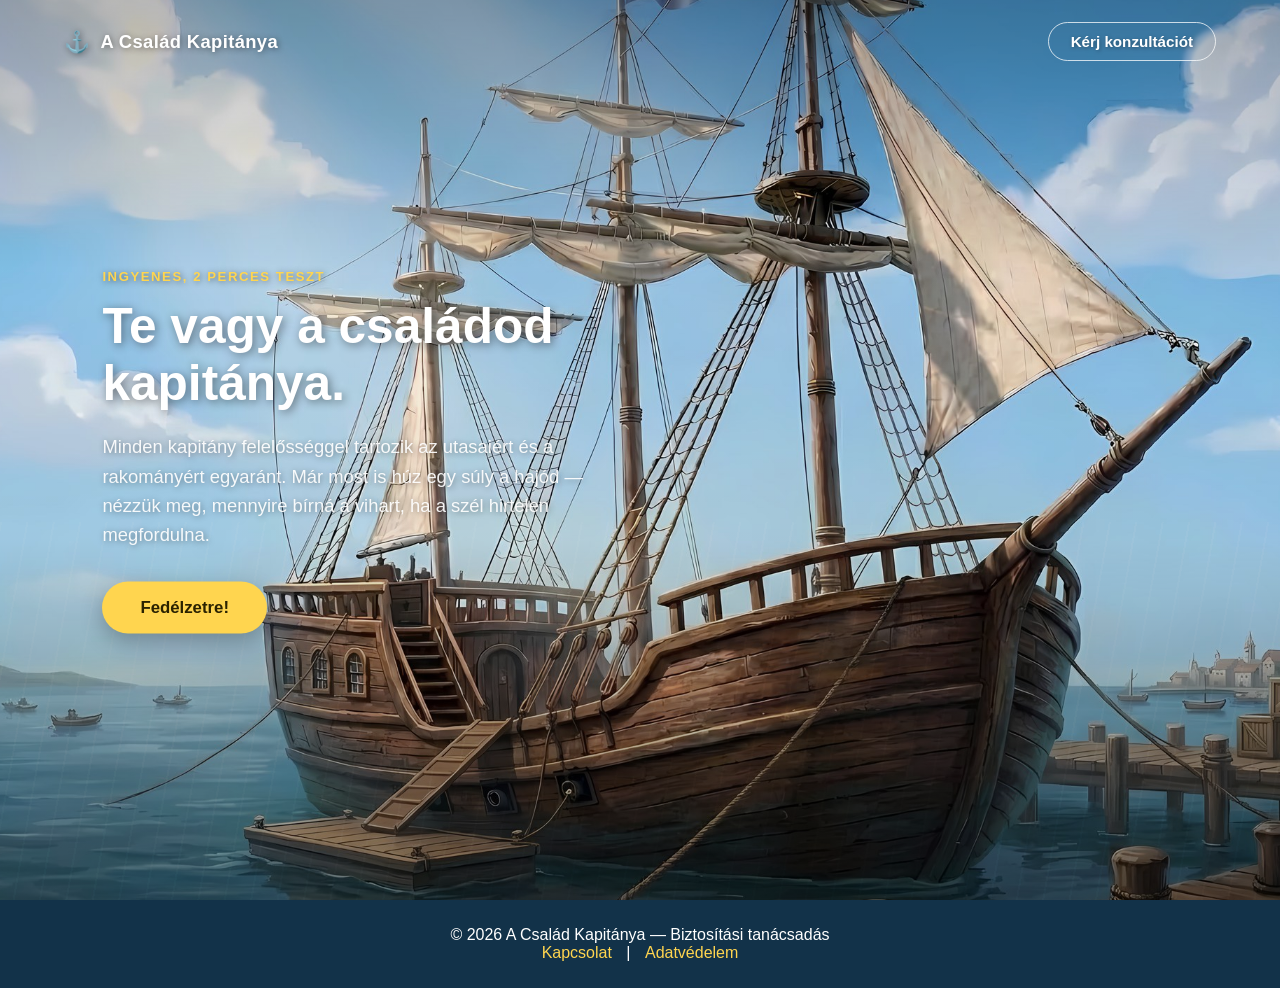
==== index.html @ 884e3282 "First commit" ====
<!DOCTYPE html>
<html lang="hu">
<head>
    <meta charset="UTF-8">
    <meta name="viewport" content="width=device-width, initial-scale=1.0">
    <title>A Család Kapitánya — Mennyire védett a családod?</title>
    <meta name="description" content="Öt kérdés. Egy hajó. Nézd meg, mennyire bírja a vihart a családod anyagi biztonsága — és mit tehetsz, hogy fedélzeten maradjanak.">
    <link rel="stylesheet" href="css/style.css">
</head>
<body>

    <nav class="site-nav">
        <div class="brand"><span class="wheel">⚓</span> A Család Kapitánya</div>
        <a class="nav-link" href="contact.html">Kérj konzultációt</a>
    </nav>

    <!-- HERO / SCENE -->
    <section class="hero" id="hero" data-weather="calm">

        <div class="scene" id="scene">
            <!-- Two stacked layers crossfade between whichever crew/weather
                 image is currently active; main.js sets backgroundImage on these
                 directly since the number of combinations is too large for static markup.
                 Each layer keeps rocking/drifting via CSS so the scene always feels
                 "alive" while it waits for the next answer, instead of sitting frozen. -->
            <div class="scene-bg active" id="sceneLayerA"></div>
            <div class="scene-bg" id="sceneLayerB"></div>
        </div>
        <div class="atmosphere"></div>
        <div class="water-shimmer"></div>
        <div class="rain-overlay"></div>
        <div class="lightning"></div>

        <!-- INTRO -->
        <div class="intro" id="intro">
            <span class="eyebrow">Ingyenes, 2 perces teszt</span>
            <h1>Te vagy a családod kapitánya.</h1>
            <p>
                Minden kapitány felelősséggel tartozik az utasaiért és a rakományért egyaránt.
                Már most is húz egy súly a hajód — nézzük meg, mennyire bírná a vihart, ha a szél hirtelen megfordulna.
            </p>
            <button id="startButton" class="pill-button">Fedélzetre!</button>
        </div>

        <!-- QUIZ -->
        <div id="quiz" class="question-overlay hidden">
            <div class="question-box">
                <span class="eyebrow" id="questionEyebrow"></span>
                <h2 id="question"></h2>
                <div id="answers"></div>
            </div>
        </div>

        <!-- STATUS CALLOUT -->
        <div class="status-callout" id="statusCallout">
            <div class="status-title" id="statusTitle"></div>
            <p id="statusText"></p>
        </div>

        <!-- GAUGE -->
        <div class="gauge" id="gauge">
            <svg viewBox="0 0 130 75">
                <path d="M10,65 A55,55 0 0,1 120,65" fill="none" stroke="#3a4a55" stroke-width="10" stroke-linecap="round"/>
                <path d="M10,65 A55,55 0 0,1 120,65" fill="none" stroke="url(#gaugeGradient)" stroke-width="10" stroke-linecap="round"/>
                <defs>
                    <linearGradient id="gaugeGradient" x1="0%" y1="0%" x2="100%" y2="0%">
                        <stop offset="0%" stop-color="#4caf50"/>
                        <stop offset="45%" stop-color="#ffd54f"/>
                        <stop offset="75%" stop-color="#ff9800"/>
                        <stop offset="100%" stop-color="#e53935"/>
                    </linearGradient>
                </defs>
                <line class="needle" x1="65" y1="65" x2="65" y2="16" stroke="#ffffff" stroke-width="4" stroke-linecap="round"/>
                <circle cx="65" cy="65" r="6" fill="#ffffff"/>
            </svg>
            <div class="gauge-label">Kockázati szint</div>
        </div>

    </section>

    <!-- FOOTER -->
    <footer>
        <p>&copy; 2026 A Család Kapitánya — Biztosítási tanácsadás</p>
        <p><a href="contact.html">Kapcsolat</a> | <a href="#">Adatvédelem</a></p>
    </footer>

    <script src="js/main.js"></script>
</body>
</html>
---- css/style.css ----
/* ============================================================
   A CSALÁD KAPITÁNYA — realistic scene edition
   ============================================================ */

* {
    margin: 0;
    padding: 0;
    box-sizing: border-box;
}

html, body {
    height: 100%;
}

body {
    font-family: "Segoe UI", Arial, Helvetica, sans-serif;
    overflow-x: hidden;
    background: #eef5fa;
    color: #1f3b4d;
}

a {
    color: inherit;
}

/* ============================================================
   NAV
   ============================================================ */

.site-nav {
    position: absolute;
    top: 0;
    left: 0;
    right: 0;
    z-index: 30;
    display: flex;
    align-items: center;
    justify-content: space-between;
    padding: 22px 5%;
}

.site-nav .brand {
    display: flex;
    align-items: center;
    gap: 10px;
    color: #ffffff;
    font-weight: bold;
    font-size: 1.15rem;
    text-shadow: 1px 1px 6px rgba(0,0,0,0.45);
    letter-spacing: 0.02em;
}

.site-nav .brand .wheel {
    font-size: 1.3rem;
}

.site-nav a.nav-link {
    text-decoration: none;
    color: #ffffff;
    font-weight: 600;
    font-size: 0.95rem;
    padding: 10px 22px;
    border: 1.5px solid rgba(255,255,255,0.75);
    border-radius: 50px;
    text-shadow: 1px 1px 4px rgba(0,0,0,0.35);
    transition: all 0.3s ease;
    backdrop-filter: blur(2px);
}

.site-nav a.nav-link:hover {
    background: rgba(255,255,255,0.15);
    border-color: #fff;
}

/* ============================================================
   HERO / SCENE STAGE
   ============================================================ */

.hero {
    position: relative;
    width: 100%;
    height: 100vh;
    min-height: 640px;
    overflow: hidden;
    background: #16232d;
}

.scene {
    position: absolute;
    inset: 0;
}

.scene-bg {
    position: absolute;
    inset: 0;
    background-size: cover;
    background-position: center 60%;
    opacity: 0;
    transform: scale(1.05);
    transform-origin: center 55%;
    transition: opacity 2.2s ease;
    animation: rockCalm 9s ease-in-out infinite;
}

.scene-bg.active {
    opacity: 1;
    z-index: 1;
}

/* Continuous "the boat is always moving" loop. Amplitude/speed step up with
   the weather via [data-weather] on .hero (set live by main.js), so the same
   idle-loop-then-cut behaviour you'd get from a looping video is simulated
   here with plain CSS on the existing stills — no extra video assets needed. */
@keyframes rockCalm {
    0%   { transform: scale(1.05)  translateY(0)      rotate(0deg); }
    25%  { transform: scale(1.055) translateY(-0.4%)  rotate(-0.25deg); }
    50%  { transform: scale(1.06)  translateY(0.3%)   rotate(0.15deg); }
    75%  { transform: scale(1.055) translateY(-0.2%)  rotate(0.2deg); }
    100% { transform: scale(1.05)  translateY(0)      rotate(0deg); }
}

@keyframes rockChoppy {
    0%   { transform: scale(1.06)  translateY(0)      rotate(0deg); }
    20%  { transform: scale(1.065) translateY(-0.7%)  rotate(-0.5deg); }
    45%  { transform: scale(1.07)  translateY(0.5%)   rotate(0.35deg); }
    70%  { transform: scale(1.065) translateY(-0.5%)  rotate(0.45deg); }
    100% { transform: scale(1.06)  translateY(0)      rotate(0deg); }
}

@keyframes rockStorm {
    0%   { transform: scale(1.07)  translateY(0)      rotate(0deg); }
    15%  { transform: scale(1.08)  translateY(-1.1%)  rotate(-0.9deg); }
    35%  { transform: scale(1.075) translateY(0.8%)   rotate(0.7deg); }
    55%  { transform: scale(1.085) translateY(-0.9%)  rotate(-0.6deg); }
    75%  { transform: scale(1.078) translateY(0.6%)   rotate(0.8deg); }
    100% { transform: scale(1.07)  translateY(0)      rotate(0deg); }
}

.hero[data-weather="cloudy"] .scene-bg {
    animation: rockChoppy 6.5s ease-in-out infinite;
}

.hero[data-weather="storm"] .scene-bg {
    animation: rockStorm 4.2s ease-in-out infinite;
}

.hero[data-weather="tempest"] .scene-bg {
    animation: rockStorm 3s ease-in-out infinite;
}

/* CLOUDS/MIST — soft drifting light patches across the sky, brought in and
   sped up as the weather worsens */
.atmosphere {
    position: absolute;
    inset: 0;
    z-index: 2;
    pointer-events: none;
    opacity: 0;
    background-image:
        radial-gradient(ellipse 45% 30% at 20% 15%, rgba(255,255,255,0.35), transparent 70%),
        radial-gradient(ellipse 55% 35% at 70% 8%,  rgba(255,255,255,0.28), transparent 70%),
        radial-gradient(ellipse 40% 25% at 45% 22%, rgba(220,225,230,0.30), transparent 70%);
    background-repeat: no-repeat;
    background-size: 160% 160%;
    filter: blur(2px);
    transition: opacity 2s ease;
    animation: cloudDrift 40s linear infinite;
}

@keyframes cloudDrift {
    0%   { background-position: 0% 0%, 20% 0%, 60% 0%; }
    100% { background-position: -100% 0%, -80% 0%, -40% 0%; }
}

.hero[data-weather="cloudy"] .atmosphere {
    opacity: 0.5;
}

.hero[data-weather="storm"] .atmosphere,
.hero[data-weather="tempest"] .atmosphere {
    opacity: 0.6;
    animation-duration: 18s;
    filter: blur(3px) brightness(0.7);
}

/* WATER SHIMMER — low-band glint drifting across the waterline */
.water-shimmer {
    position: absolute;
    left: 0;
    right: 0;
    bottom: 0;
    height: 42%;
    z-index: 2;
    pointer-events: none;
    opacity: 0.3;
    background-image: repeating-linear-gradient(
        100deg,
        rgba(255,255,255,0.16) 0px,
        rgba(255,255,255,0.16) 2px,
        transparent 2px,
        transparent 26px
    );
    background-size: 200% 100%;
    mix-blend-mode: overlay;
    animation: shimmerDrift 5.5s linear infinite;
}

@keyframes shimmerDrift {
    0%   { background-position: 0% 0%; }
    100% { background-position: -200px 0%; }
}

.hero[data-weather="storm"] .water-shimmer,
.hero[data-weather="tempest"] .water-shimmer {
    opacity: 0.45;
    animation-duration: 2.8s;
}

/* darken the scene slightly so overlaid text/cards stay legible */
.scene::after {
    content: "";
    position: absolute;
    inset: 0;
    z-index: 3;
    background: linear-gradient(
        to bottom,
        rgba(0,0,0,0.28) 0%,
        rgba(0,0,0,0.02) 30%,
        rgba(0,0,0,0.05) 60%,
        rgba(0,0,0,0.45) 100%
    );
    pointer-events: none;
}

/* RAIN — fades in for stormy stages */
.rain-overlay {
    position: absolute;
    inset: 0;
    z-index: 4;
    opacity: 0;
    pointer-events: none;
    background-image: repeating-linear-gradient(
        70deg,
        rgba(255,255,255,0.18) 0px,
        rgba(255,255,255,0.18) 1px,
        transparent 1px,
        transparent 9px
    );
    background-size: 140% 140%;
    transition: opacity 1.5s ease;
    animation: rainFall 0.35s linear infinite;
}

.storm-active .rain-overlay {
    opacity: 0.5;
}

.tempest-active .rain-overlay {
    opacity: 0.8;
}

@keyframes rainFall {
    0%   { background-position: 0 0; }
    100% { background-position: -60px 140px; }
}

/* LIGHTNING */
.lightning {
    position: absolute;
    inset: 0;
    z-index: 5;
    background: white;
    opacity: 0;
    pointer-events: none;
}

.tempest-active .lightning {
    animation: flicker 6.5s infinite;
}

@keyframes flicker {
    0%, 92%, 100% { opacity: 0; }
    93% { opacity: 0.55; }
    94% { opacity: 0; }
    95.5% { opacity: 0.4; }
    96% { opacity: 0; }
}

/* ============================================================
   INTRO
   ============================================================ */

.intro {
    position: absolute;
    z-index: 10;
    top: 50%;
    left: 8%;
    transform: translateY(-50%);
    width: 90%;
    max-width: 640px;
    text-align: left;
    transition: opacity 0.6s ease, visibility 0.6s ease;
}

.intro.hidden {
    opacity: 0;
    visibility: hidden;
    pointer-events: none;
}

.intro .eyebrow {
    display: inline-block;
    color: #ffd54f;
    font-weight: 700;
    letter-spacing: 0.12em;
    text-transform: uppercase;
    font-size: 0.82rem;
    margin-bottom: 14px;
    text-shadow: 1px 1px 6px rgba(0,0,0,0.5);
}

.intro h1 {
    color: #ffffff;
    font-size: 3.1rem;
    line-height: 1.15;
    margin-bottom: 20px;
    text-shadow: 2px 2px 10px rgba(0,0,0,0.45);
}

.intro p {
    color: rgba(255,255,255,0.92);
    font-size: 1.15rem;
    line-height: 1.6;
    margin-bottom: 32px;
    text-shadow: 1px 1px 6px rgba(0,0,0,0.4);
    max-width: 520px;
}

/* ============================================================
   BUTTONS
   ============================================================ */

#startButton,
.pill-button {
    display: inline-block;
    border: none;
    cursor: pointer;
    background: #ffd54f;
    color: #2a2200;
    padding: 16px 38px;
    font-size: 1.05rem;
    font-weight: 700;
    border-radius: 50px;
    text-decoration: none;
    box-shadow: 0 8px 22px rgba(0,0,0,0.25);
    transition: all 0.3s ease;
}

#startButton:hover,
.pill-button:hover {
    background: #ffca28;
    transform: translateY(-3px);
    box-shadow: 0 12px 26px rgba(0,0,0,0.3);
}

.pill-button.secondary {
    background: transparent;
    color: #ffffff;
    border: 1.5px solid rgba(255,255,255,0.8);
    box-shadow: none;
}

.pill-button.secondary:hover {
    background: rgba(255,255,255,0.12);
}

/* ============================================================
   QUESTION / RESULT CARD
   ============================================================ */

.question-overlay {
    position: absolute;
    z-index: 20;
    top: 50%;
    left: 8%;
    transform: translateY(-50%);
    width: 90%;
    max-width: 560px;
    transition: opacity 0.5s ease, transform 0.5s ease;
}

.question-overlay.hidden {
    display: none;
}

.question-box {
    background: rgba(255,255,255,0.96);
    padding: 34px 38px;
    border-radius: 22px;
    text-align: left;
    backdrop-filter: blur(6px);
    box-shadow: 0 20px 45px rgba(0,0,0,0.35);
}

.question-box .eyebrow {
    display: block;
    font-size: 0.8rem;
    font-weight: 700;
    letter-spacing: 0.08em;
    text-transform: uppercase;
    color: #2b7bb0;
    margin-bottom: 10px;
}

.question-box h2 {
    margin-bottom: 24px;
    color: #1f3b4d;
    font-size: 1.45rem;
    line-height: 1.35;
    text-align: left;
}

#answers {
    display: flex;
    flex-direction: column;
    gap: 13px;
}

#answers button {
    padding: 15px 20px;
    border: 1.5px solid #d8e6ee;
    border-radius: 12px;
    background: #f4f9fc;
    color: #1f3b4d;
    font-size: 1rem;
    text-align: left;
    cursor: pointer;
    transition: all 0.2s ease;
}

#answers button:hover {
    background: #2b7bb0;
    border-color: #2b7bb0;
    color: #fff;
    transform: translateY(-2px);
}

.question-box.result h2 {
    text-align: left;
    color: #1f3b4d;
}

.question-box.result .result-tier {
    display: inline-block;
    font-weight: 800;
    text-transform: uppercase;
    letter-spacing: 0.06em;
    font-size: 0.95rem;
    padding: 5px 14px;
    border-radius: 50px;
    margin-bottom: 16px;
}

.result-tier.safe    { background: #e3f6df; color: #2f8f3a; }
.result-tier.watch   { background: #fff3d6; color: #a9760d; }
.result-tier.warn    { background: #ffe4d1; color: #c05c1d; }
.result-tier.danger  { background: #fde0e0; color: #c62828; }

.question-box.result .result-summary {
    text-align: left;
    color: #33475a;
    line-height: 1.65;
    margin-bottom: 22px;
    font-size: 1.02rem;
}

.question-box.result .result-score {
    color: #6b7c8a;
    font-size: 0.92rem;
    margin-bottom: 24px;
}

.question-box.result .result-actions {
    display: flex;
    gap: 14px;
    flex-wrap: wrap;
}

/* the secondary pill is designed for dark hero backgrounds; inside the
   light question-box it needs dark ink instead of white */
.question-box .pill-button.secondary {
    color: #1f3b4d;
    border-color: #b9c9d3;
}

.question-box .pill-button.secondary:hover {
    background: rgba(31,59,77,0.08);
    border-color: #1f3b4d;
}

/* ============================================================
   STATUS CALLOUT — bottom-left risk label over the scene
   ============================================================ */

.status-callout {
    position: absolute;
    z-index: 15;
    left: 5%;
    bottom: 60px;
    max-width: 380px;
    color: white;
    opacity: 0;
    transform: translateY(8px);
    transition: opacity 0.7s ease, transform 0.7s ease;
}

.status-callout.visible {
    opacity: 1;
    transform: translateY(0);
}

.status-callout .status-title {
    font-size: 1.3rem;
    font-weight: 800;
    text-transform: uppercase;
    margin-bottom: 6px;
    text-shadow: 1px 1px 8px rgba(0,0,0,0.6);
}

.status-callout .status-title.safe   { color: #7fd858; }
.status-callout .status-title.watch  { color: #ffd54f; }
.status-callout .status-title.warn   { color: #ffa458; }
.status-callout .status-title.danger { color: #ff5c5c; }

.status-callout p {
    font-size: 0.95rem;
    line-height: 1.45;
    text-shadow: 1px 1px 6px rgba(0,0,0,0.55);
}

/* ============================================================
   GAUGE — bottom-right risk meter (pure CSS/SVG, live)
   ============================================================ */

.gauge {
    position: absolute;
    z-index: 15;
    right: 5%;
    bottom: 50px;
    width: 138px;
    text-align: center;
    opacity: 0;
    transform: translateY(8px);
    transition: opacity 0.7s ease, transform 0.7s ease;
}

.gauge.visible {
    opacity: 1;
    transform: translateY(0);
}

.gauge svg {
    display: block;
    width: 100%;
    height: auto;
    filter: drop-shadow(0 6px 14px rgba(0,0,0,0.4));
}

.gauge .needle {
    transform-origin: 65px 65px;
    transition: transform 1.4s cubic-bezier(0.45, 0, 0.55, 1);
    transform: rotate(var(--needle, -90deg));
}

.gauge .gauge-label {
    margin-top: 6px;
    color: #fff;
    font-size: 0.78rem;
    font-weight: 700;
    letter-spacing: 0.05em;
    text-transform: uppercase;
    text-shadow: 1px 1px 6px rgba(0,0,0,0.6);
}

/* ============================================================
   FOOTER
   ============================================================ */

footer {
    background: #123249;
    color: white;
    text-align: center;
    padding: 26px;
}

footer a {
    color: #ffd54f;
    text-decoration: none;
    margin: 0 10px;
}

footer a:hover {
    text-decoration: underline;
}

/* ============================================================
   CONTACT PAGE
   ============================================================ */

.contact-hero {
    position: relative;
    height: 46vh;
    min-height: 320px;
    overflow: hidden;
}

.contact-hero .scene-bg {
    animation: none;
    transform: scale(1.02);
}

.contact-hero .intro {
    left: 50%;
    top: 50%;
    transform: translate(-50%, -50%);
    text-align: center;
    max-width: 720px;
}

.contact-hero .intro h1 {
    font-size: 2.5rem;
}

.contact-section {
    max-width: 640px;
    margin: -70px auto 60px;
    position: relative;
    z-index: 20;
    padding: 0 20px;
}

.contact-section .question-box {
    text-align: left;
}

.contact-section .question-box h2 {
    text-align: left;
}

.contact-section form {
    display: flex;
    flex-direction: column;
    gap: 15px;
}

.contact-section input,
.contact-section textarea {
    padding: 14px;
    border-radius: 10px;
    border: 1.5px solid #d8e6ee;
    font-family: inherit;
    font-size: 1rem;
}

.contact-section input:focus,
.contact-section textarea:focus {
    outline: none;
    border-color: #2b7bb0;
}

#formNote {
    margin-top: 16px;
    color: #2b7bb0;
    display: none;
    font-weight: 600;
}

/* ============================================================
   MOBILE
   ============================================================ */

@media (max-width: 768px) {

    .site-nav {
        padding: 16px 6%;
    }

    .site-nav .brand {
        font-size: 0.92rem;
        white-space: nowrap;
    }

    .site-nav a.nav-link {
        padding: 8px 16px;
        font-size: 0.85rem;
        white-space: nowrap;
    }

    .intro {
        left: 6%;
        top: 42%;
    }

    .question-overlay {
        left: 6%;
        top: 40%;
    }

    .intro h1 {
        font-size: 2.1rem;
    }

    .intro p {
        font-size: 1rem;
    }

    .question-box {
        padding: 24px;
    }

    .status-callout {
        max-width: 260px;
        bottom: 130px;
    }

    .gauge {
        width: 100px;
        bottom: 130px;
    }
}
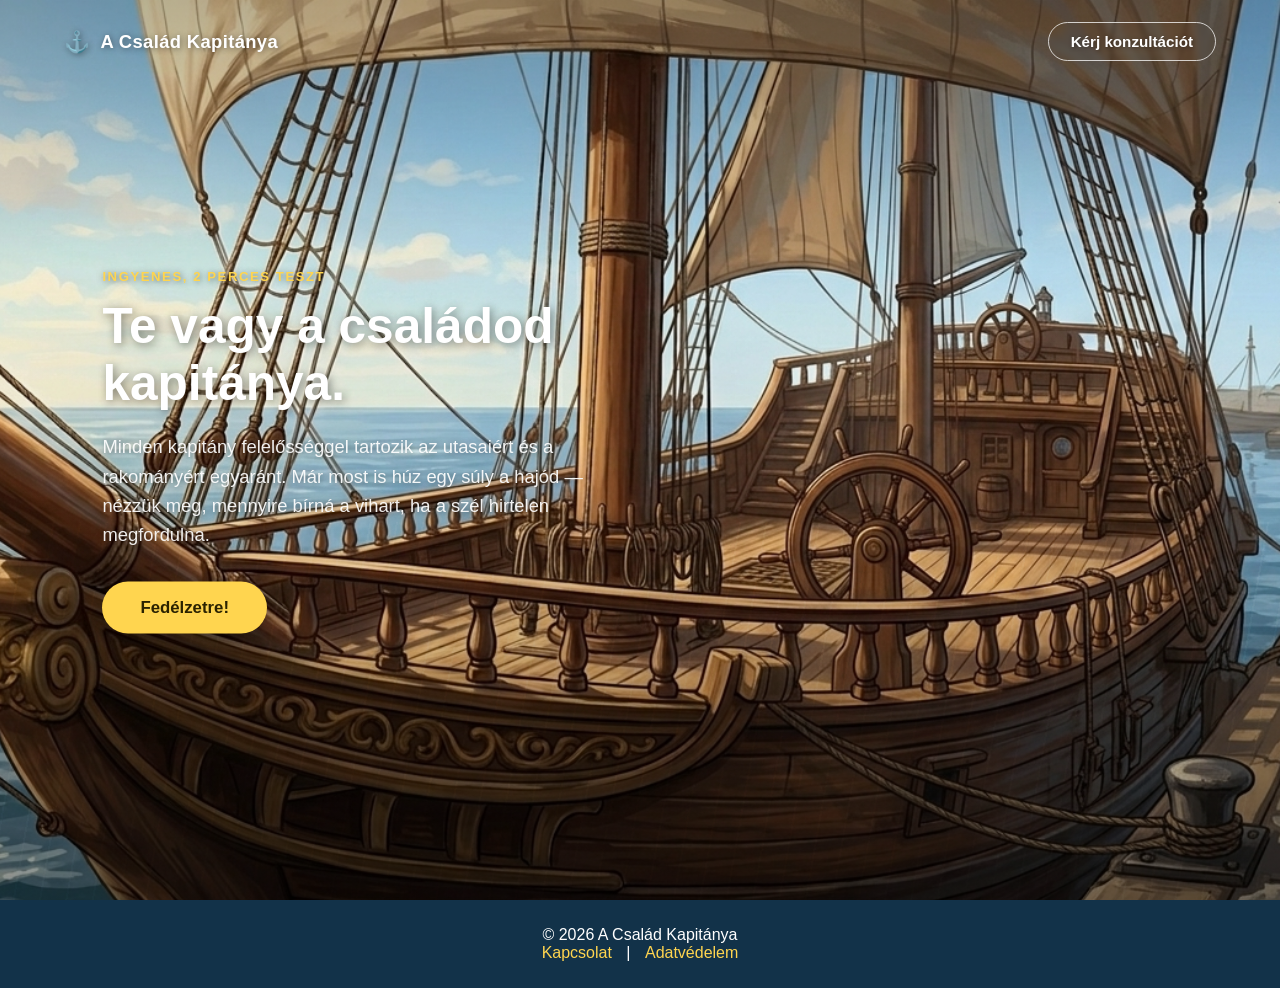
==== commit 02dc4153: "Small corrections" ====
--- a/index.html
+++ b/index.html
@@ -14,73 +14,86 @@
         <a class="nav-link" href="contact.html">Kérj konzultációt</a>
     </nav>
 
-    <!-- HERO / SCENE -->
-    <section class="hero" id="hero" data-weather="calm">
+    <!-- STAGE: hero image + the quiz panel sit stacked visually on desktop
+         (quiz-panel absolutely overlays the hero, same as before) but the
+         quiz-panel drops into normal document flow BELOW a shorter hero on
+         mobile -- see the max-width:768px rules in style.css -- so the ship
+         art actually stays visible instead of being covered by the card. -->
+    <div class="stage" id="stage">
 
-        <div class="scene" id="scene">
-            <!-- Two stacked layers crossfade between whichever crew/weather
-                 image is currently active; main.js sets backgroundImage on these
-                 directly since the number of combinations is too large for static markup.
-                 Each layer keeps rocking/drifting via CSS so the scene always feels
-                 "alive" while it waits for the next answer, instead of sitting frozen. -->
-            <div class="scene-bg active" id="sceneLayerA"></div>
-            <div class="scene-bg" id="sceneLayerB"></div>
-        </div>
-        <div class="atmosphere"></div>
-        <div class="water-shimmer"></div>
-        <div class="rain-overlay"></div>
-        <div class="lightning"></div>
+        <!-- HERO / SCENE -->
+        <section class="hero" id="hero" data-weather="calm">
 
-        <!-- INTRO -->
-        <div class="intro" id="intro">
-            <span class="eyebrow">Ingyenes, 2 perces teszt</span>
-            <h1>Te vagy a családod kapitánya.</h1>
-            <p>
-                Minden kapitány felelősséggel tartozik az utasaiért és a rakományért egyaránt.
-                Már most is húz egy súly a hajód — nézzük meg, mennyire bírná a vihart, ha a szél hirtelen megfordulna.
-            </p>
-            <button id="startButton" class="pill-button">Fedélzetre!</button>
+            <div class="scene" id="scene">
+                <!-- Two stacked layers crossfade between whichever crew/weather
+                     image is currently active; main.js sets backgroundImage on these
+                     directly since the number of combinations is too large for static markup.
+                     Each layer keeps rocking/drifting via CSS so the scene always feels
+                     "alive" while it waits for the next answer, instead of sitting frozen. -->
+                <div class="scene-bg active" id="sceneLayerA"></div>
+                <div class="scene-bg" id="sceneLayerB"></div>
+            </div>
+            <div class="atmosphere"></div>
+            <div class="water-shimmer"></div>
+            <div class="lightning"></div>
+
+            <!-- INTRO -->
+            <div class="intro" id="intro">
+                <span class="eyebrow">Ingyenes, 2 perces teszt</span>
+                <h1>Te vagy a családod kapitánya.</h1>
+                <p>
+                    Minden kapitány felelősséggel tartozik az utasaiért és a rakományért egyaránt.
+                    Már most is húz egy súly a hajód — nézzük meg, mennyire bírná a vihart, ha a szél hirtelen megfordulna.
+                </p>
+                <button id="startButton" class="pill-button">Fedélzetre!</button>
+            </div>
+
+        </section>
+
+        <!-- QUIZ PANEL: question card + status callout + gauge -->
+        <div class="quiz-panel" id="quizPanel">
+
+            <!-- QUIZ -->
+            <div id="quiz" class="question-overlay hidden">
+                <div class="question-box">
+                    <span class="eyebrow" id="questionEyebrow"></span>
+                    <h2 id="question"></h2>
+                    <div id="answers"></div>
+                </div>
+            </div>
+
+            <!-- STATUS CALLOUT -->
+            <div class="status-callout" id="statusCallout">
+                <div class="status-title" id="statusTitle"></div>
+                <p id="statusText"></p>
+            </div>
+
+            <!-- GAUGE -->
+            <div class="gauge" id="gauge">
+                <svg viewBox="0 0 130 75">
+                    <path d="M10,65 A55,55 0 0,1 120,65" fill="none" stroke="#3a4a55" stroke-width="10" stroke-linecap="round"/>
+                    <path d="M10,65 A55,55 0 0,1 120,65" fill="none" stroke="url(#gaugeGradient)" stroke-width="10" stroke-linecap="round"/>
+                    <defs>
+                        <linearGradient id="gaugeGradient" x1="0%" y1="0%" x2="100%" y2="0%">
+                            <stop offset="0%" stop-color="#4caf50"/>
+                            <stop offset="45%" stop-color="#ffd54f"/>
+                            <stop offset="75%" stop-color="#ff9800"/>
+                            <stop offset="100%" stop-color="#e53935"/>
+                        </linearGradient>
+                    </defs>
+                    <line class="needle" x1="65" y1="65" x2="65" y2="16" stroke="#ffffff" stroke-width="4" stroke-linecap="round"/>
+                    <circle cx="65" cy="65" r="6" fill="#ffffff"/>
+                </svg>
+                <div class="gauge-label">Kockázati szint</div>
+            </div>
+
         </div>
 
-        <!-- QUIZ -->
-        <div id="quiz" class="question-overlay hidden">
-            <div class="question-box">
-                <span class="eyebrow" id="questionEyebrow"></span>
-                <h2 id="question"></h2>
-                <div id="answers"></div>
-            </div>
-        </div>
-
-        <!-- STATUS CALLOUT -->
-        <div class="status-callout" id="statusCallout">
-            <div class="status-title" id="statusTitle"></div>
-            <p id="statusText"></p>
-        </div>
-
-        <!-- GAUGE -->
-        <div class="gauge" id="gauge">
-            <svg viewBox="0 0 130 75">
-                <path d="M10,65 A55,55 0 0,1 120,65" fill="none" stroke="#3a4a55" stroke-width="10" stroke-linecap="round"/>
-                <path d="M10,65 A55,55 0 0,1 120,65" fill="none" stroke="url(#gaugeGradient)" stroke-width="10" stroke-linecap="round"/>
-                <defs>
-                    <linearGradient id="gaugeGradient" x1="0%" y1="0%" x2="100%" y2="0%">
-                        <stop offset="0%" stop-color="#4caf50"/>
-                        <stop offset="45%" stop-color="#ffd54f"/>
-                        <stop offset="75%" stop-color="#ff9800"/>
-                        <stop offset="100%" stop-color="#e53935"/>
-                    </linearGradient>
-                </defs>
-                <line class="needle" x1="65" y1="65" x2="65" y2="16" stroke="#ffffff" stroke-width="4" stroke-linecap="round"/>
-                <circle cx="65" cy="65" r="6" fill="#ffffff"/>
-            </svg>
-            <div class="gauge-label">Kockázati szint</div>
-        </div>
-
-    </section>
+    </div>
 
     <!-- FOOTER -->
     <footer>
-        <p>&copy; 2026 A Család Kapitánya — Biztosítási tanácsadás</p>
+        <p>&copy; 2026 A Család Kapitánya </p>
         <p><a href="contact.html">Kapcsolat</a> | <a href="#">Adatvédelem</a></p>
     </footer>
 
--- a/css/style.css
+++ b/css/style.css
@@ -76,13 +76,45 @@
    HERO / SCENE STAGE
    ============================================================ */
 
+/* .stage wraps the hero image and the quiz panel. On desktop the panel is
+   absolutely positioned over the hero (inset:0), so it looks exactly like
+   before -- the question card floats over the full-bleed scene. On mobile
+   (see the max-width:768px rules further down) the panel instead drops into
+   normal document flow below a shorter hero, so the ship art stays visible
+   above it instead of being covered by the card. */
+.stage {
+    position: relative;
+}
+
 .hero {
     position: relative;
     width: 100%;
     height: 100vh;
-    min-height: 640px;
+    /* Never force the hero taller than the actual viewport — on short
+       screens (landscape phones especially) a hard 640px floor used to push
+       the intro/question card and start button below the fold and trigger
+       ugly auto-scroll-into-view jumps. min() caps the floor at whatever is
+       smaller, so short viewports simply get a full-viewport-height hero
+       instead of an oversized one. */
+    min-height: min(640px, 100vh);
     overflow: hidden;
     background: #16232d;
+}
+
+.quiz-panel {
+    position: absolute;
+    inset: 0;
+    z-index: 20;
+    /* Lets clicks pass through to the hero underneath (e.g. the start
+       button) when there's nothing interactive showing yet; the question
+       card and its buttons re-enable pointer events on themselves below. */
+    pointer-events: none;
+}
+
+.quiz-panel .question-overlay,
+.quiz-panel .status-callout,
+.quiz-panel .gauge {
+    pointer-events: auto;
 }
 
 .scene {
@@ -232,37 +264,6 @@
     pointer-events: none;
 }
 
-/* RAIN — fades in for stormy stages */
-.rain-overlay {
-    position: absolute;
-    inset: 0;
-    z-index: 4;
-    opacity: 0;
-    pointer-events: none;
-    background-image: repeating-linear-gradient(
-        70deg,
-        rgba(255,255,255,0.18) 0px,
-        rgba(255,255,255,0.18) 1px,
-        transparent 1px,
-        transparent 9px
-    );
-    background-size: 140% 140%;
-    transition: opacity 1.5s ease;
-    animation: rainFall 0.35s linear infinite;
-}
-
-.storm-active .rain-overlay {
-    opacity: 0.5;
-}
-
-.tempest-active .rain-overlay {
-    opacity: 0.8;
-}
-
-@keyframes rainFall {
-    0%   { background-position: 0 0; }
-    100% { background-position: -60px 140px; }
-}
 
 /* LIGHTNING */
 .lightning {
@@ -393,6 +394,16 @@
     display: none;
 }
 
+/* Briefly fades the card out between questions so the scene/weather change
+   underneath is visible instead of being hidden behind it the instant an
+   answer is picked. Opacity only (no display:none) so the transition
+   below actually animates, and the card stays out of the way (but keeps
+   its layout space, so nothing else jumps) while it's invisible. */
+.question-overlay.card-hidden {
+    opacity: 0;
+    pointer-events: none;
+}
+
 .question-box {
     background: rgba(255,255,255,0.96);
     padding: 34px 38px;
@@ -445,6 +456,73 @@
     transform: translateY(-2px);
 }
 
+/* Small helper line above a multi-select question ("Több válasz is
+   kiválasztható."), sitting just above the checkbox-style options. */
+.answers-hint {
+    font-size: 0.85rem;
+    color: #6b7c8a;
+    margin-bottom: -4px;
+}
+
+/* Checkbox-style options for the multi-select question: clicking toggles
+   selection instead of advancing immediately, so each option needs its own
+   persistent "on" state rather than just a hover effect. */
+#answers button.multi-choice {
+    position: relative;
+    padding-left: 48px;
+}
+
+#answers button.multi-choice::before {
+    content: "";
+    position: absolute;
+    left: 16px;
+    top: 50%;
+    transform: translateY(-50%);
+    width: 18px;
+    height: 18px;
+    border: 1.5px solid #b9c9d3;
+    border-radius: 5px;
+    background: #fff;
+    transition: all 0.2s ease;
+}
+
+#answers button.multi-choice:hover::before {
+    border-color: #2b7bb0;
+}
+
+#answers button.multi-choice.selected {
+    background: #eaf3fa;
+    border-color: #2b7bb0;
+    color: #1f3b4d;
+    transform: none;
+}
+
+#answers button.multi-choice.selected::before {
+    background: #2b7bb0;
+    border-color: #2b7bb0;
+}
+
+#answers button.multi-choice.selected::after {
+    content: "✓";
+    position: absolute;
+    left: 19px;
+    top: 50%;
+    transform: translateY(-50%);
+    color: #fff;
+    font-size: 0.8rem;
+    font-weight: 700;
+    line-height: 1;
+}
+
+/* The "Tovább" button that closes out a multi-select question — reuses the
+   yellow pill styling so it reads as an action, distinct from the toggle
+   options above it. */
+#answers .continue-button {
+    margin-top: 4px;
+    align-self: flex-start;
+    text-align: center;
+}
+
 .question-box.result h2 {
     text-align: left;
     color: #1f3b4d;
@@ -474,6 +552,38 @@
     font-size: 1.02rem;
 }
 
+.question-box.result .result-risks {
+    background: #f4f8fb;
+    border: 1px solid #dce6ec;
+    border-radius: 14px;
+    padding: 18px 20px;
+    margin-bottom: 22px;
+    text-align: left;
+}
+
+.question-box.result .result-risks-label {
+    font-weight: 700;
+    color: #1f3b4d;
+    margin: 0 0 10px;
+}
+
+.question-box.result .result-risks-list {
+    margin: 0 0 14px;
+    padding-left: 22px;
+    color: #33475a;
+    line-height: 1.55;
+}
+
+.question-box.result .result-risks-list li {
+    margin-bottom: 4px;
+}
+
+.question-box.result .result-risks-cta {
+    margin: 0;
+    color: #33475a;
+    line-height: 1.6;
+}
+
 .question-box.result .result-score {
     color: #6b7c8a;
     font-size: 0.92rem;
@@ -696,14 +806,22 @@
         white-space: nowrap;
     }
 
+    /* The hero shrinks to a band across the top (like the contact page's
+       hero) instead of filling the whole screen, so the ship art stays
+       visible at all times -- the question card no longer has to float on
+       top of it to be seen. :not(.contact-hero) keeps this from fighting
+       with that page's own (differently-sized) hero rules below. */
+    .hero:not(.contact-hero) {
+        height: 50vh;
+        min-height: 360px;
+    }
+
     .intro {
         left: 6%;
-        top: 42%;
-    }
-
-    .question-overlay {
-        left: 6%;
-        top: 40%;
+        width: 88%;
+        top: 50%;
+        bottom: auto;
+        transform: translateY(-50%);
     }
 
     .intro h1 {
@@ -714,17 +832,207 @@
         font-size: 1rem;
     }
 
+    /* The quiz panel now lives in normal document flow below the (shorter)
+       hero instead of floating over it, so it drops out of the absolute
+       overlay positioning entirely on mobile. */
+    .quiz-panel {
+        position: static;
+        display: flex;
+        flex-direction: column;
+        align-items: center;
+        gap: 18px;
+        padding: 28px 6% 40px;
+        background: #123249;
+    }
+
+    /* Nothing to show before the quiz starts -- collapse the panel rather
+       than leaving an empty coloured band under the hero. */
+    .quiz-panel:has(.question-overlay.hidden) {
+        display: none;
+    }
+
+    .question-overlay {
+        position: static;
+        width: 100%;
+        max-width: 480px;
+        left: auto;
+        top: auto;
+        bottom: auto;
+        transform: none;
+    }
+
     .question-box {
         padding: 24px;
     }
 
+    .status-callout,
+    .gauge {
+        position: static;
+        left: auto;
+        right: auto;
+        bottom: auto;
+        max-width: none;
+    }
+
+    .status-callout {
+        width: 100%;
+        max-width: 480px;
+        text-align: center;
+    }
+
+    .contact-hero {
+        min-height: 380px;
+    }
+
+    .contact-hero .intro {
+        display: block;
+        top: 50%;
+        bottom: auto;
+        transform: translate(-50%, -50%);
+    }
+
+    .contact-hero .intro h1 {
+        font-size: 1.7rem;
+    }
+
+    .contact-hero .intro p {
+        font-size: 0.95rem;
+    }
+
+    .contact-section {
+        margin-top: -40px;
+    }
+}
+
+/* Short viewports regardless of width — mainly phones in landscape, where
+   width alone (often 700-930px) wouldn't trigger the phone breakpoint above
+   but the available height is even tighter than on portrait phones. */
+@media (max-height: 500px) {
+
+    .site-nav {
+        padding: 10px 5%;
+    }
+
+    /* Same idea as the portrait breakpoint above: shrink the hero to a band
+       instead of filling the screen, and drop the quiz panel into normal
+       flow below it, so short landscape phones don't hide the ship art
+       behind the card either. */
+    .hero:not(.contact-hero) {
+        height: 74vh;
+        min-height: 260px;
+    }
+
+    /* Anchored from the top (not vertically centred) so it can never climb
+       up under the nav bar regardless of how much text it holds -- this is
+       the shortest hero we ever use, so there's little room to spare. */
+    .intro {
+        left: 6%;
+        width: 60%;
+        top: 50px;
+        bottom: auto;
+        transform: none;
+    }
+
+    .intro h1 {
+        font-size: 1.6rem;
+        margin-bottom: 10px;
+    }
+
+    .intro .eyebrow {
+        margin-bottom: 6px;
+    }
+
+    .intro p {
+        font-size: 0.9rem;
+        margin-bottom: 16px;
+    }
+
+    .quiz-panel {
+        position: static;
+        display: flex;
+        flex-direction: column;
+        align-items: center;
+        gap: 14px;
+        padding: 16px 5% 22px;
+        background: #123249;
+    }
+
+    .quiz-panel:has(.question-overlay.hidden) {
+        display: none;
+    }
+
+    .question-overlay {
+        position: static;
+        width: 100%;
+        max-width: 480px;
+        left: auto;
+        top: auto;
+        bottom: auto;
+        transform: none;
+    }
+
+    .question-box {
+        padding: 18px 22px;
+    }
+
+    .question-box h2 {
+        font-size: 1.15rem;
+        margin-bottom: 14px;
+    }
+
+    .status-callout,
+    .gauge {
+        position: static;
+        left: auto;
+        right: auto;
+        bottom: auto;
+        max-width: none;
+    }
+
     .status-callout {
         max-width: 260px;
-        bottom: 130px;
+    }
+
+    .status-callout .status-title {
+        font-size: 1rem;
+        margin-bottom: 2px;
+    }
+
+    .status-callout p {
+        font-size: 0.8rem;
     }
 
     .gauge {
-        width: 100px;
-        bottom: 130px;
-    }
-}
+        bottom: 10px;
+        width: 76px;
+    }
+
+    .gauge .gauge-label {
+        font-size: 0.62rem;
+    }
+
+    .contact-hero {
+        min-height: 220px;
+    }
+
+    /* Undo the generic .intro flex/top/bottom rule above for this page —
+       the contact hero centres its intro on both axes and isn't paired
+       with a status callout / gauge, so it doesn't need the reserved
+       bottom zone. */
+    .contact-hero .intro {
+        display: block;
+        top: 50%;
+        bottom: auto;
+        left: 50%;
+        width: 90%;
+        transform: translate(-50%, -50%);
+    }
+
+    .contact-hero .intro h1 {
+        font-size: 1.4rem;
+    }
+
+    .contact-section {
+        margin-top: -30px;
+    }
+}
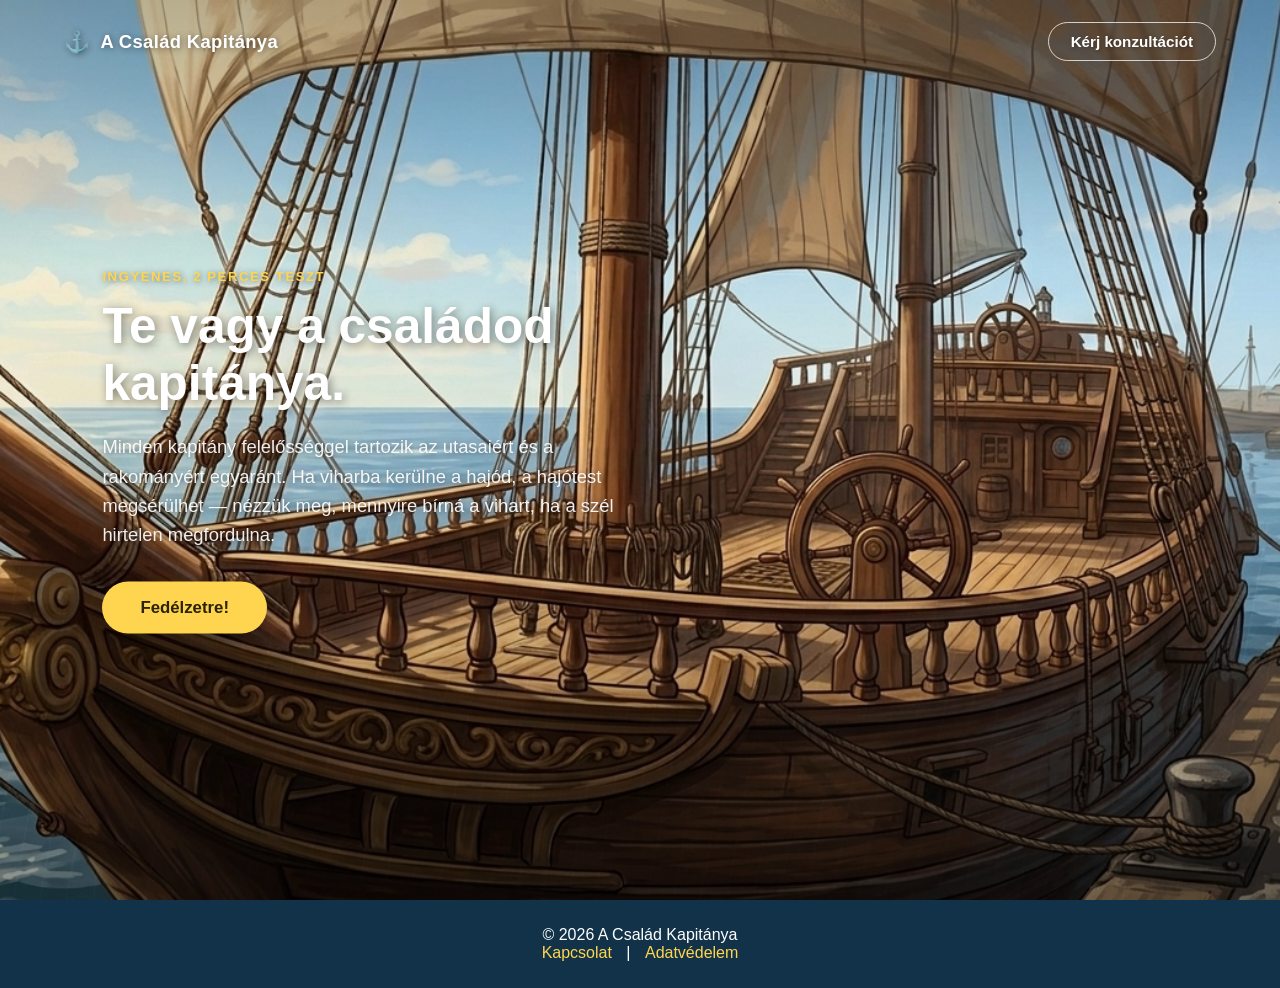
==== commit aa5bc1dc: "Improved functions Security, mobile version upgraded" ====
--- a/index.html
+++ b/index.html
@@ -43,7 +43,7 @@
                 <h1>Te vagy a családod kapitánya.</h1>
                 <p>
                     Minden kapitány felelősséggel tartozik az utasaiért és a rakományért egyaránt.
-                    Már most is húz egy súly a hajód — nézzük meg, mennyire bírná a vihart, ha a szél hirtelen megfordulna.
+                    Ha viharba kerülne a hajód, a hajótest megsérülhet — nézzük meg, mennyire bírná a vihart, ha a szél hirtelen megfordulna.
                 </p>
                 <button id="startButton" class="pill-button">Fedélzetre!</button>
             </div>
@@ -62,29 +62,34 @@
                 </div>
             </div>
 
-            <!-- STATUS CALLOUT -->
-            <div class="status-callout" id="statusCallout">
-                <div class="status-title" id="statusTitle"></div>
-                <p id="statusText"></p>
-            </div>
+            <!-- RISK HUD: status callout + gauge (can flash to top of screen on mobile) -->
+            <div class="risk-hud" id="riskHud">
 
-            <!-- GAUGE -->
-            <div class="gauge" id="gauge">
-                <svg viewBox="0 0 130 75">
-                    <path d="M10,65 A55,55 0 0,1 120,65" fill="none" stroke="#3a4a55" stroke-width="10" stroke-linecap="round"/>
-                    <path d="M10,65 A55,55 0 0,1 120,65" fill="none" stroke="url(#gaugeGradient)" stroke-width="10" stroke-linecap="round"/>
-                    <defs>
-                        <linearGradient id="gaugeGradient" x1="0%" y1="0%" x2="100%" y2="0%">
-                            <stop offset="0%" stop-color="#4caf50"/>
-                            <stop offset="45%" stop-color="#ffd54f"/>
-                            <stop offset="75%" stop-color="#ff9800"/>
-                            <stop offset="100%" stop-color="#e53935"/>
-                        </linearGradient>
-                    </defs>
-                    <line class="needle" x1="65" y1="65" x2="65" y2="16" stroke="#ffffff" stroke-width="4" stroke-linecap="round"/>
-                    <circle cx="65" cy="65" r="6" fill="#ffffff"/>
-                </svg>
-                <div class="gauge-label">Kockázati szint</div>
+                <!-- STATUS CALLOUT -->
+                <div class="status-callout" id="statusCallout">
+                    <div class="status-title" id="statusTitle"></div>
+                    <p id="statusText"></p>
+                </div>
+
+                <!-- GAUGE -->
+                <div class="gauge" id="gauge">
+                    <svg viewBox="0 0 130 75">
+                        <path d="M10,65 A55,55 0 0,1 120,65" fill="none" stroke="#3a4a55" stroke-width="10" stroke-linecap="round"/>
+                        <path d="M10,65 A55,55 0 0,1 120,65" fill="none" stroke="url(#gaugeGradient)" stroke-width="10" stroke-linecap="round"/>
+                        <defs>
+                            <linearGradient id="gaugeGradient" x1="0%" y1="0%" x2="100%" y2="0%">
+                                <stop offset="0%" stop-color="#4caf50"/>
+                                <stop offset="45%" stop-color="#ffd54f"/>
+                                <stop offset="75%" stop-color="#ff9800"/>
+                                <stop offset="100%" stop-color="#e53935"/>
+                            </linearGradient>
+                        </defs>
+                        <line class="needle" x1="65" y1="65" x2="65" y2="16" stroke="#ffffff" stroke-width="4" stroke-linecap="round"/>
+                        <circle cx="65" cy="65" r="6" fill="#ffffff"/>
+                    </svg>
+                    <div class="gauge-label">Kockázati szint</div>
+                </div>
+
             </div>
 
         </div>
@@ -94,7 +99,7 @@
     <!-- FOOTER -->
     <footer>
         <p>&copy; 2026 A Család Kapitánya </p>
-        <p><a href="contact.html">Kapcsolat</a> | <a href="#">Adatvédelem</a></p>
+        <p><a href="contact.html">Kapcsolat</a> | <a href="adatvedelem.html">Adatvédelem</a></p>
     </footer>
 
     <script src="js/main.js"></script>
--- a/css/style.css
+++ b/css/style.css
@@ -112,8 +112,7 @@
 }
 
 .quiz-panel .question-overlay,
-.quiz-panel .status-callout,
-.quiz-panel .gauge {
+.quiz-panel .risk-hud {
     pointer-events: auto;
 }
 
@@ -785,6 +784,120 @@
     font-weight: 600;
 }
 
+/* A checkbox + label row for the GDPR consent tickbox on the contact form --
+   sits above the submit button, same form gap as the other fields. */
+.consent-row {
+    display: flex;
+    align-items: flex-start;
+    gap: 10px;
+    font-size: 0.85rem;
+    line-height: 1.5;
+    color: #46606e;
+}
+
+.consent-row input[type="checkbox"] {
+    margin-top: 3px;
+    width: 18px;
+    height: 18px;
+    flex-shrink: 0;
+    accent-color: #2b7bb0;
+}
+
+.consent-row a {
+    color: #2b7bb0;
+    font-weight: 600;
+}
+
+/* ============================================================
+   LEGAL / POLICY PAGE (Adatkezelési tájékoztató)
+   ============================================================ */
+
+/* Reuses .contact-section's overlap/margin/width plumbing (see above) --
+   this just widens it a bit, since a long legal text reads better a little
+   wider than the narrow contact form. */
+.legal-section {
+    max-width: 820px;
+}
+
+.legal-content h2:not(:first-of-type) {
+    margin-top: 34px;
+}
+
+.legal-content h3 {
+    color: #2b7bb0;
+    font-size: 1.05rem;
+    margin: 18px 0 8px;
+}
+
+.legal-content p,
+.legal-content li {
+    line-height: 1.6;
+    margin-bottom: 10px;
+    color: #33505f;
+    font-size: 0.97rem;
+}
+
+.legal-content ul,
+.legal-content ol {
+    padding-left: 22px;
+    margin-bottom: 14px;
+}
+
+.legal-content .updated-note {
+    font-size: 0.85rem;
+    color: #6c8291;
+    margin-bottom: 24px;
+}
+
+.legal-content table {
+    width: 100%;
+    border-collapse: collapse;
+    margin-bottom: 18px;
+    font-size: 0.92rem;
+}
+
+.legal-content th,
+.legal-content td {
+    text-align: left;
+    padding: 10px 12px;
+    border-bottom: 1px solid #e3edf3;
+    vertical-align: top;
+}
+
+.legal-content th {
+    color: #1f3b4d;
+    white-space: nowrap;
+}
+
+/* Highlights a placeholder value that MUST be filled in with real data
+   before this page goes live (see the warning banner at the top of
+   adatvedelem.html) -- impossible to miss while skimming the page. */
+.todo-fill {
+    background: #fff4cc;
+    color: #8a5a00;
+    padding: 1px 6px;
+    border-radius: 4px;
+    font-weight: 700;
+}
+
+.todo-banner {
+    background: #fff4cc;
+    border: 2px solid #e0a800;
+    border-radius: 14px;
+    padding: 18px 20px;
+    margin-bottom: 28px;
+    color: #6b4a00;
+    font-size: 0.92rem;
+    line-height: 1.6;
+}
+
+.todo-banner strong {
+    display: block;
+    margin-bottom: 8px;
+    font-size: 1rem;
+    color: #8a5a00;
+}
+
 /* ============================================================
    MOBILE
    ============================================================ */
@@ -813,23 +926,85 @@
        with that page's own (differently-sized) hero rules below. */
     .hero:not(.contact-hero) {
         height: 50vh;
-        min-height: 360px;
-    }
-
+        /* Bumped up from 360px so the scrim-backed intro card (below) has
+           enough room to fit the button without being clipped by the
+           hero's overflow:hidden on the shortest phones (e.g. iPhone SE). */
+        min-height: 430px;
+    }
+
+    /* Anchored from a fixed offset below the nav (not vertically centred)
+       so the eyebrow/heading can never climb up underneath the nav bar --
+       with the hero shrunk down on mobile, centring the (fairly tall)
+       intro block pushed its top past the nav's bottom edge. A translucent
+       backdrop sits behind the text too: the gradient darkening on the
+       scene image is tuned for a full-height desktop hero, so on the much
+       shorter mobile crop the text can land over a bright/busy part of the
+       artwork (sails, deck) without it. Spacing/font-sizes below are also
+       tightened from the desktop defaults so the whole card (including the
+       button) comfortably fits above the hero's clipped edge. */
     .intro {
         left: 6%;
         width: 88%;
-        top: 50%;
+        top: 82px;
         bottom: auto;
-        transform: translateY(-50%);
+        transform: none;
+        background: rgba(8, 20, 30, 0.45);
+        backdrop-filter: blur(3px);
+        -webkit-backdrop-filter: blur(3px);
+        border-radius: 18px;
+        padding: 16px 18px;
+    }
+
+    .intro .eyebrow {
+        margin-bottom: 8px;
     }
 
     .intro h1 {
-        font-size: 2.1rem;
+        font-size: 1.7rem;
+        line-height: 1.2;
+        margin-bottom: 10px;
     }
 
     .intro p {
-        font-size: 1rem;
+        font-size: 0.92rem;
+        line-height: 1.45;
+        margin-bottom: 16px;
+    }
+
+    /* The mobile hero band is much wider-than-tall relative to the scene
+       art (photos are ~1.79:1, the band is well under 1:1), so a
+       background-size:cover crop can only ever show about half the image's
+       width -- no background-position tweak fixes that for every crew
+       combination (the "kids" scenes in particular spread too wide for any
+       single crop window). Switching to "contain" shows the ENTIRE photo
+       instead, letterboxed top/bottom -- rendered as two stacked pseudo
+       layers rather than on .scene-bg's own background, since a blur filter
+       on an element also blurs its descendants, and here the sharp
+       foreground and the blurred backdrop both need to stay independently
+       filterable. Both pick up whatever image main.js just set on
+       .scene-bg via background-image:inherit, so no JS changes are needed:
+       ::before (plain DOM/paint order puts it first = underneath) covers
+       the whole box with an oversized, blurred, darkened copy to fill the
+       letterbox bars, and ::after sits on top showing the complete photo,
+       uncropped, via contain. */
+    .scene-bg::before {
+        content: "";
+        position: absolute;
+        inset: -30px;
+        background-image: inherit;
+        background-size: cover;
+        background-position: center 60%;
+        filter: blur(20px) brightness(0.5) saturate(1.15);
+    }
+
+    .scene-bg::after {
+        content: "";
+        position: absolute;
+        inset: 0;
+        background-image: inherit;
+        background-size: contain;
+        background-repeat: no-repeat;
+        background-position: center 60%;
     }
 
     /* The quiz panel now lives in normal document flow below the (shorter)
@@ -865,6 +1040,21 @@
         padding: 24px;
     }
 
+    /* The status callout + gauge now share a wrapper so the pair can be
+       pulled out of normal flow together and "flashed" near the top of the
+       screen right after an answer is submitted (see .flash-status below
+       and the advance() logic in main.js), then dropped back under the next
+       question card once it appears. The gap used to come from the
+       .quiz-panel flex container directly separating these two elements;
+       now that they're both inside .risk-hud, it's reproduced here instead. */
+    .risk-hud {
+        display: flex;
+        flex-direction: column;
+        align-items: center;
+        gap: 18px;
+        width: 100%;
+    }
+
     .status-callout,
     .gauge {
         position: static;
@@ -880,12 +1070,42 @@
         text-align: center;
     }
 
+    /* The "flash" state: fixed near the top of the viewport, over the hero
+       art, for the ~2s transition window between answering and the next
+       question appearing (toggled via JS). Scrolling to the top at the same
+       moment -- also done in main.js -- is what makes sure this is actually
+       in view even if the user had scrolled down into the question card. */
+    .risk-hud.flash-status {
+        position: fixed;
+        top: 76px;
+        left: 50%;
+        transform: translateX(-50%);
+        z-index: 40;
+        width: 90%;
+        max-width: 380px;
+        background: rgba(8, 20, 30, 0.6);
+        backdrop-filter: blur(4px);
+        -webkit-backdrop-filter: blur(4px);
+        border-radius: 16px;
+        padding: 16px;
+    }
+
+    /* Once the quiz is finished, the result card already restates the final
+       risk tier -- the status callout and gauge below it (left over from the
+       last question, now static in normal flow instead of floating in a
+       corner like on desktop) would otherwise repeat the same "VESZÉLYEZTETETT!"
+       headline a second time right under the card. */
+    .quiz-panel:has(.question-box.result) .risk-hud {
+        display: none;
+    }
+
     .contact-hero {
         min-height: 380px;
     }
 
     .contact-hero .intro {
         display: block;
+        width: 88%;
         top: 50%;
         bottom: auto;
         transform: translate(-50%, -50%);
@@ -924,13 +1144,20 @@
 
     /* Anchored from the top (not vertically centred) so it can never climb
        up under the nav bar regardless of how much text it holds -- this is
-       the shortest hero we ever use, so there's little room to spare. */
+       the shortest hero we ever use, so there's little room to spare. The
+       same translucent backdrop as the portrait breakpoint keeps the text
+       legible over whatever part of the artwork ends up behind it. */
     .intro {
         left: 6%;
         width: 60%;
         top: 50px;
         bottom: auto;
         transform: none;
+        background: rgba(8, 20, 30, 0.45);
+        backdrop-filter: blur(3px);
+        -webkit-backdrop-filter: blur(3px);
+        border-radius: 14px;
+        padding: 12px 16px;
     }
 
     .intro h1 {
@@ -945,6 +1172,28 @@
     .intro p {
         font-size: 0.9rem;
         margin-bottom: 16px;
+    }
+
+    /* Same "show the whole photo, blur-fill the bars" treatment as the
+       portrait breakpoint above -- see the comment there. */
+    .scene-bg::before {
+        content: "";
+        position: absolute;
+        inset: -30px;
+        background-image: inherit;
+        background-size: cover;
+        background-position: center 60%;
+        filter: blur(20px) brightness(0.5) saturate(1.15);
+    }
+
+    .scene-bg::after {
+        content: "";
+        position: absolute;
+        inset: 0;
+        background-image: inherit;
+        background-size: contain;
+        background-repeat: no-repeat;
+        background-position: center 60%;
     }
 
     .quiz-panel {
@@ -980,6 +1229,15 @@
         margin-bottom: 14px;
     }
 
+    /* Same idea as the portrait breakpoint -- see the comment there. */
+    .risk-hud {
+        display: flex;
+        flex-direction: column;
+        align-items: center;
+        gap: 14px;
+        width: 100%;
+    }
+
     .status-callout,
     .gauge {
         position: static;
@@ -1009,6 +1267,29 @@
 
     .gauge .gauge-label {
         font-size: 0.62rem;
+    }
+
+    /* Same "flash to top" treatment as the portrait breakpoint, just with a
+       smaller top offset to match this breakpoint's shorter nav/hero. */
+    .risk-hud.flash-status {
+        position: fixed;
+        top: 46px;
+        left: 50%;
+        transform: translateX(-50%);
+        z-index: 40;
+        width: 80%;
+        max-width: 300px;
+        background: rgba(8, 20, 30, 0.6);
+        backdrop-filter: blur(4px);
+        -webkit-backdrop-filter: blur(4px);
+        border-radius: 14px;
+        padding: 12px;
+    }
+
+    /* Same reasoning as the portrait breakpoint: don't repeat the final risk
+       tier a second time below the result card. */
+    .quiz-panel:has(.question-box.result) .risk-hud {
+        display: none;
     }
 
     .contact-hero {
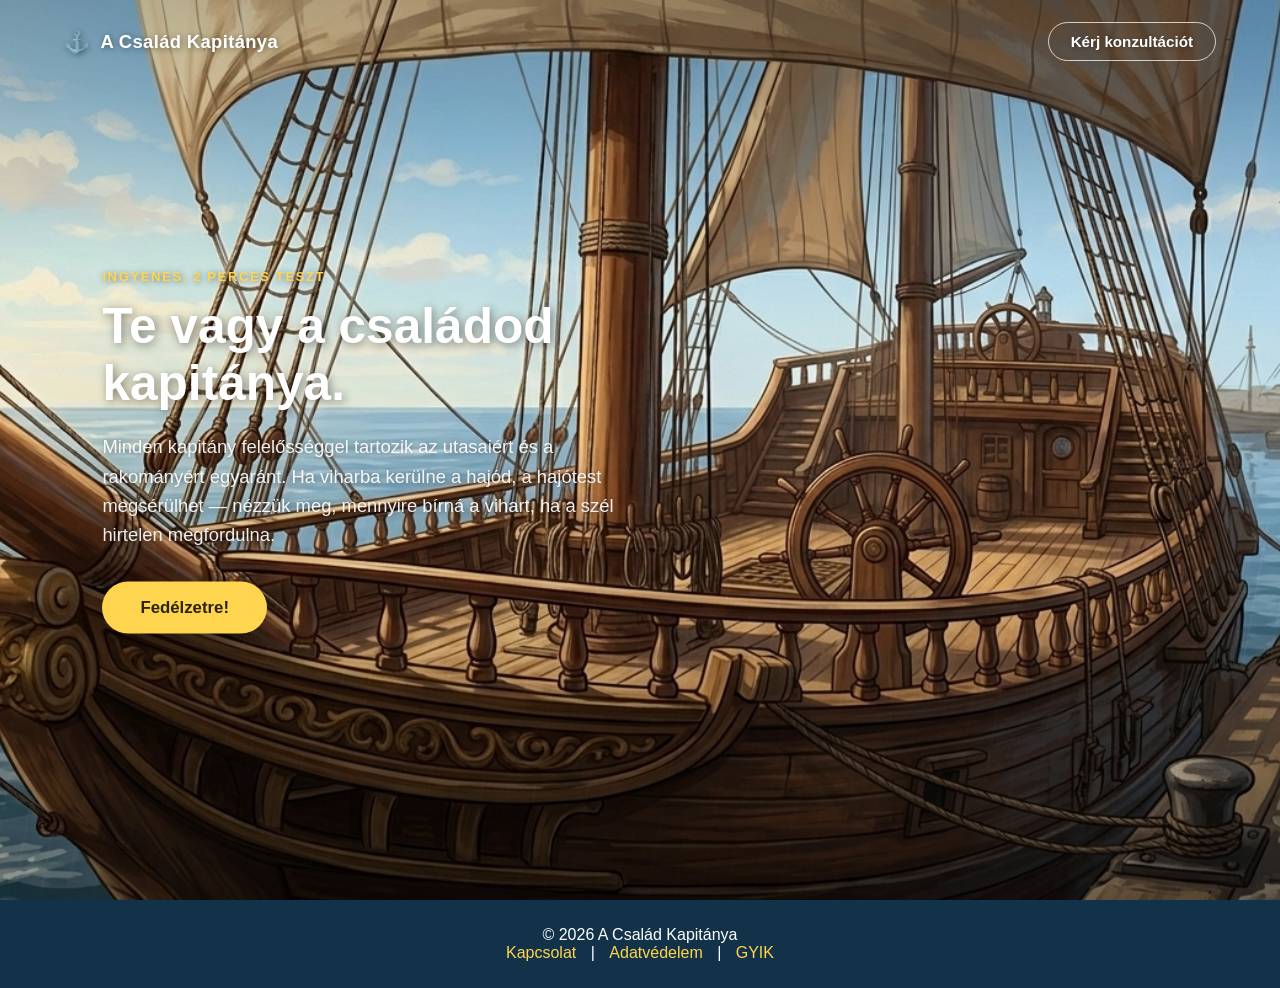
==== commit f9faa7e8: "GYIK added Security updated" ====
--- a/index.html
+++ b/index.html
@@ -99,7 +99,7 @@
     <!-- FOOTER -->
     <footer>
         <p>&copy; 2026 A Család Kapitánya </p>
-        <p><a href="contact.html">Kapcsolat</a> | <a href="adatvedelem.html">Adatvédelem</a></p>
+        <p><a href="contact.html">Kapcsolat</a> | <a href="adatvedelem.html">Adatvédelem</a> | <a href="gyik.html">GYIK</a></p>
     </footer>
 
     <script src="js/main.js"></script>
--- a/css/style.css
+++ b/css/style.css
@@ -896,6 +896,82 @@
     margin-bottom: 8px;
     font-size: 1rem;
     color: #8a5a00;
+}
+
+/* FAQ ACCORDION (gyik.html) -- plain <details>/<summary> so it works (and
+   is keyboard/screen-reader accessible) with zero JS; the only styling job
+   here is to hide the browser's default marker and draw our own rotating
+   "+"/"x" in its place. Lives inside the same .legal-content card as the
+   adatvedelem.html prose, so it already inherits that card's width/padding
+   behaviour on mobile without needing its own media-query rules. */
+.faq-list {
+    display: flex;
+    flex-direction: column;
+    gap: 10px;
+    margin-top: 8px;
+}
+
+.faq-item {
+    border: 1px solid #e3edf3;
+    border-radius: 14px;
+    padding: 0 20px;
+    background: #f7fafc;
+}
+
+.faq-item summary {
+    cursor: pointer;
+    list-style: none;
+    display: flex;
+    align-items: center;
+    justify-content: space-between;
+    gap: 16px;
+    padding: 16px 0;
+    font-weight: 700;
+    color: #1f3b4d;
+    font-size: 1rem;
+}
+
+.faq-item summary::-webkit-details-marker {
+    display: none;
+}
+
+.faq-item summary::after {
+    content: "+";
+    font-size: 1.5rem;
+    font-weight: 400;
+    color: #2b7bb0;
+    flex-shrink: 0;
+    line-height: 1;
+    transition: transform 0.2s ease;
+}
+
+.faq-item[open] summary::after {
+    transform: rotate(135deg);
+}
+
+.faq-item .faq-answer {
+    padding: 0 0 18px;
+    color: #33505f;
+    line-height: 1.6;
+}
+
+.faq-item .faq-answer p {
+    margin-bottom: 10px;
+    font-size: 0.97rem;
+}
+
+.faq-item .faq-answer p:last-child {
+    margin-bottom: 0;
+}
+
+.faq-item .faq-answer ul {
+    padding-left: 20px;
+    margin-bottom: 10px;
+}
+
+.faq-item .faq-answer li {
+    margin-bottom: 8px;
+    font-size: 0.97rem;
 }
 
 /* ============================================================
@@ -1122,6 +1198,88 @@
     .contact-section {
         margin-top: -40px;
     }
+
+    /* LEGAL PAGE TABLES (adatvedelem.html): at full width these are plain
+       data tables, but neither layout survives a narrow phone screen --
+       the long, non-wrapping row labels in .kv-table (e.g. "MNB
+       nyilvántartási szám (biztosításügynök)") and the three roughly-equal
+       columns in .cols-table both need far more than ~340px of usable
+       width, so the table as a whole grew wider than the viewport and
+       pushed its own text sideways into a horizontal scrollbar. Both get
+       turned into stacked "label above value" cards instead -- the classic
+       responsive-table reflow (table/tr/th/td forced to display:block) --
+       which has no minimum width to violate regardless of how long any
+       given label or value is.
+       .kv-table rows already read as a single label+value pair (the row's
+       own <th> becomes the label), so no markup change was needed beyond
+       the stacking. .cols-table has a real header row (Adat/Cél/Jogalap)
+       instead -- that row is hidden on mobile, and each <td> carries a
+       data-label attribute (added in adatvedelem.html) that a ::before
+       rule turns into its own small heading, so which column is which is
+       never lost. */
+    .legal-content table.kv-table,
+    .legal-content table.kv-table tbody,
+    .legal-content table.kv-table tr,
+    .legal-content table.kv-table th,
+    .legal-content table.kv-table td,
+    .legal-content table.cols-table,
+    .legal-content table.cols-table tbody,
+    .legal-content table.cols-table tr,
+    .legal-content table.cols-table td {
+        display: block;
+        width: 100%;
+    }
+
+    .legal-content table.kv-table tr {
+        padding: 10px 0;
+        border-bottom: 1px solid #e3edf3;
+    }
+
+    .legal-content table.kv-table th,
+    .legal-content table.kv-table td {
+        padding: 2px 0;
+        border-bottom: none;
+        white-space: normal;
+    }
+
+    .legal-content table.kv-table th {
+        font-size: 0.78rem;
+        text-transform: uppercase;
+        letter-spacing: 0.03em;
+        color: #6c8291;
+        font-weight: 700;
+    }
+
+    .legal-content table.kv-table td {
+        color: #1f3b4d;
+        font-weight: 600;
+    }
+
+    .legal-content table.cols-table tr:first-child {
+        display: none;
+    }
+
+    .legal-content table.cols-table tr {
+        margin-bottom: 16px;
+        padding-bottom: 12px;
+        border-bottom: 1px solid #e3edf3;
+    }
+
+    .legal-content table.cols-table td {
+        padding: 3px 0;
+        border-bottom: none;
+    }
+
+    .legal-content table.cols-table td::before {
+        content: attr(data-label);
+        display: block;
+        font-size: 0.78rem;
+        text-transform: uppercase;
+        letter-spacing: 0.03em;
+        color: #6c8291;
+        font-weight: 700;
+        margin-bottom: 2px;
+    }
 }
 
 /* Short viewports regardless of width — mainly phones in landscape, where
@@ -1316,4 +1474,70 @@
     .contact-section {
         margin-top: -30px;
     }
-}
+
+    /* Same "stack label over value" reflow as the portrait breakpoint above
+       -- see the comment there for why. */
+    .legal-content table.kv-table,
+    .legal-content table.kv-table tbody,
+    .legal-content table.kv-table tr,
+    .legal-content table.kv-table th,
+    .legal-content table.kv-table td,
+    .legal-content table.cols-table,
+    .legal-content table.cols-table tbody,
+    .legal-content table.cols-table tr,
+    .legal-content table.cols-table td {
+        display: block;
+        width: 100%;
+    }
+
+    .legal-content table.kv-table tr {
+        padding: 10px 0;
+        border-bottom: 1px solid #e3edf3;
+    }
+
+    .legal-content table.kv-table th,
+    .legal-content table.kv-table td {
+        padding: 2px 0;
+        border-bottom: none;
+        white-space: normal;
+    }
+
+    .legal-content table.kv-table th {
+        font-size: 0.78rem;
+        text-transform: uppercase;
+        letter-spacing: 0.03em;
+        color: #6c8291;
+        font-weight: 700;
+    }
+
+    .legal-content table.kv-table td {
+        color: #1f3b4d;
+        font-weight: 600;
+    }
+
+    .legal-content table.cols-table tr:first-child {
+        display: none;
+    }
+
+    .legal-content table.cols-table tr {
+        margin-bottom: 16px;
+        padding-bottom: 12px;
+        border-bottom: 1px solid #e3edf3;
+    }
+
+    .legal-content table.cols-table td {
+        padding: 3px 0;
+        border-bottom: none;
+    }
+
+    .legal-content table.cols-table td::before {
+        content: attr(data-label);
+        display: block;
+        font-size: 0.78rem;
+        text-transform: uppercase;
+        letter-spacing: 0.03em;
+        color: #6c8291;
+        font-weight: 700;
+        margin-bottom: 2px;
+    }
+}
